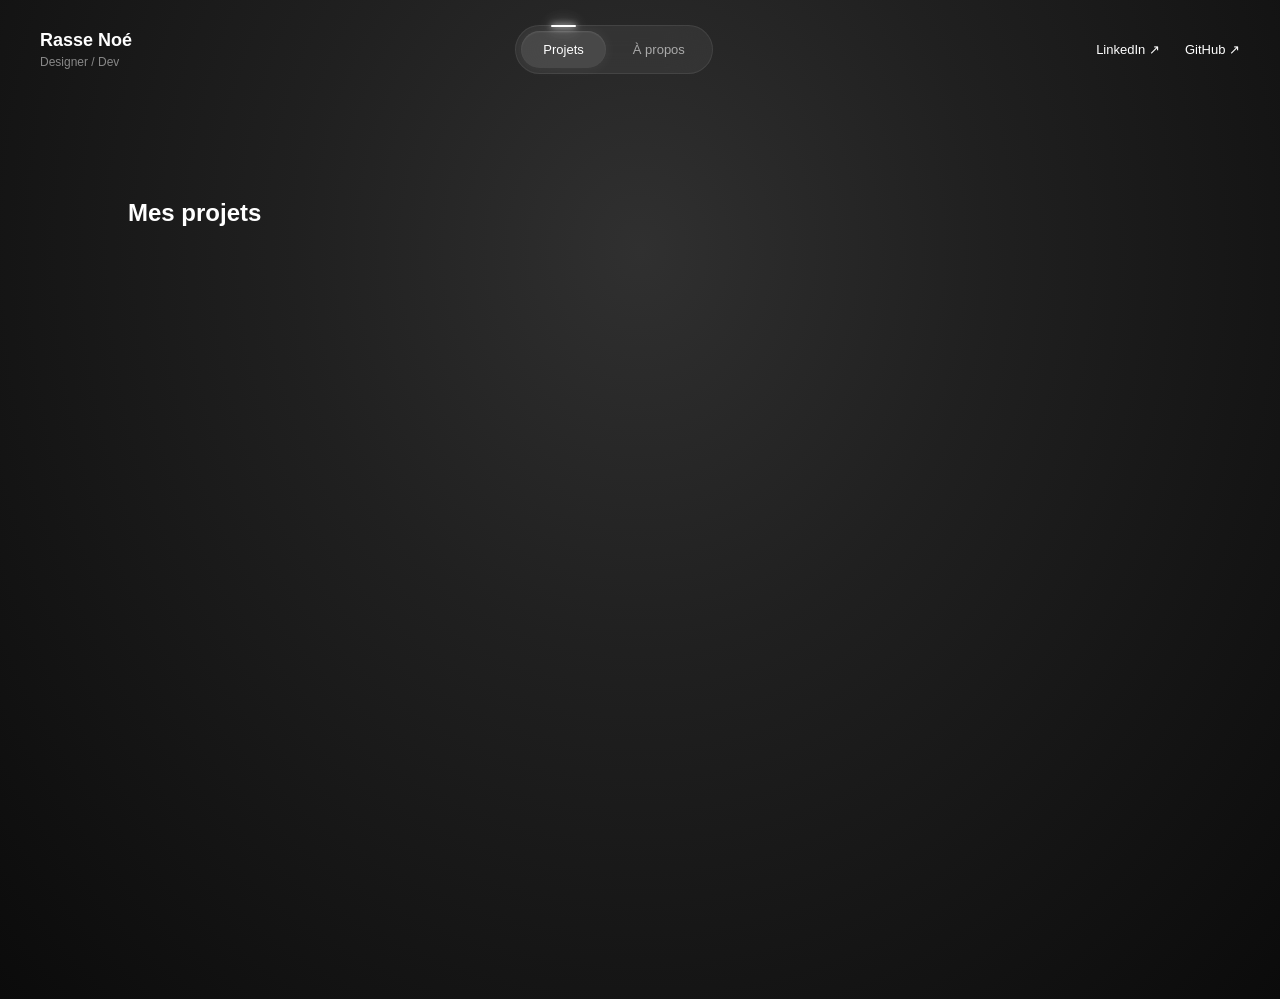
==== apropos.html @ a4abb380 "Premier Envoi test portfolio" ====
<!DOCTYPE html>
<html lang="fr">
<head>
    <meta charset="UTF-8">
    <meta name="viewport" content="width=device-width, initial-scale=1.0">
    <title>Portfolio - Rasse Noé</title>
    <link rel="stylesheet" href="./style.css">
    <script src="./script.js" defer></script>
</head>
<body>
    <header>
        <div class="header-left">
            <h2>Rasse Noé</h2>
            <p>Designer / Dev</p>
        </div>
        <nav class="header-mid">
            <a href="index.html" class="active">Projets</a>
            <a href="apropos.html">À propos</a>
        </nav>
        <div class="header-right">
            <a href="https://www.linkedin.com/in/noë-rasse-a5baa6315/" target="_blank">LinkedIn ↗</a>
            <a href="https://github.com/noe-rasse" target="_blank">GitHub ↗</a>
        </div>
    </header>
    <main>
        <section id="projets">
            <h1>Mes projets</h1>
        </section>
    </main>

    <footer>

    </footer>

</body>
</html>
---- style.css ----
* {
    padding: 0;
    margin: 0;
    box-sizing: border-box;
}
body {
    background:
        radial-gradient(
            ellipse at 50% 25%,
            #303030 0%,
            #202020 38%,
            #151515 70%,
            #0b0b0b 100%
        );
    min-height: 100vh;
    color: #ffffff;
    font-family: Arial, sans-serif;
}
header {
    display: flex;
    justify-content: space-between;
    align-items: center;
    padding: 25px 40px;
}
.header-left h2 {
    font-size: 18px;
    font-weight: 600;
}

.header-left p {
    font-size: 12px;
    color: #888;
    margin-top: 4px;
}
.header-mid {
    display: flex;
    align-items: center;
    gap: 5px;
    padding: 5px;
    background: rgba(255, 255, 255, 0.06);
    border: 1px solid rgba(255, 255, 255, 0.08);
    border-radius: 50px;
    backdrop-filter: blur(20px);
}
.header-mid a {
    position: relative;
    padding: 11px 22px;
    color: #aaa;
    text-decoration: none;
    font-size: 13px;
    border-radius: 50px;
    transition: 0.3s ease;
}
.header-mid a.active {
    color: white;
    background: rgba(255, 255, 255, 0.10);
    box-shadow:
        0 0 15px rgba(255,255,255,0.06),
        inset 0 1px 2px rgba(255,255,255,0.12);
}
.header-mid a.active::before {
    content: "";
    position: absolute;
    top: -6px;
    left: 35%;
    width: 30%;
    height: 2px;
    background: white;
    border-radius: 50px;
    box-shadow:
        0 0 6px white,
        0 0 14px rgba(255,255,255,0.8),
        0 0 25px rgba(255,255,255,0.4);
}
.header-mid a:hover {
    color: white;
    background: rgba(255,255,255,0.08);
}
.header-right {
    display: flex;
    align-items: center;
    gap: 25px;
}
.header-right a {
    color: white;
    font-size: 13px;
    text-decoration: none;
    transition: 0.3s ease;
}
.header-right a:hover {
    color: #999;
}
section {
    min-height: 100vh;
    padding: 100px 10%;
    scroll-margin-top: 30px;
}
html {
    scroll-behavior: smooth;
}
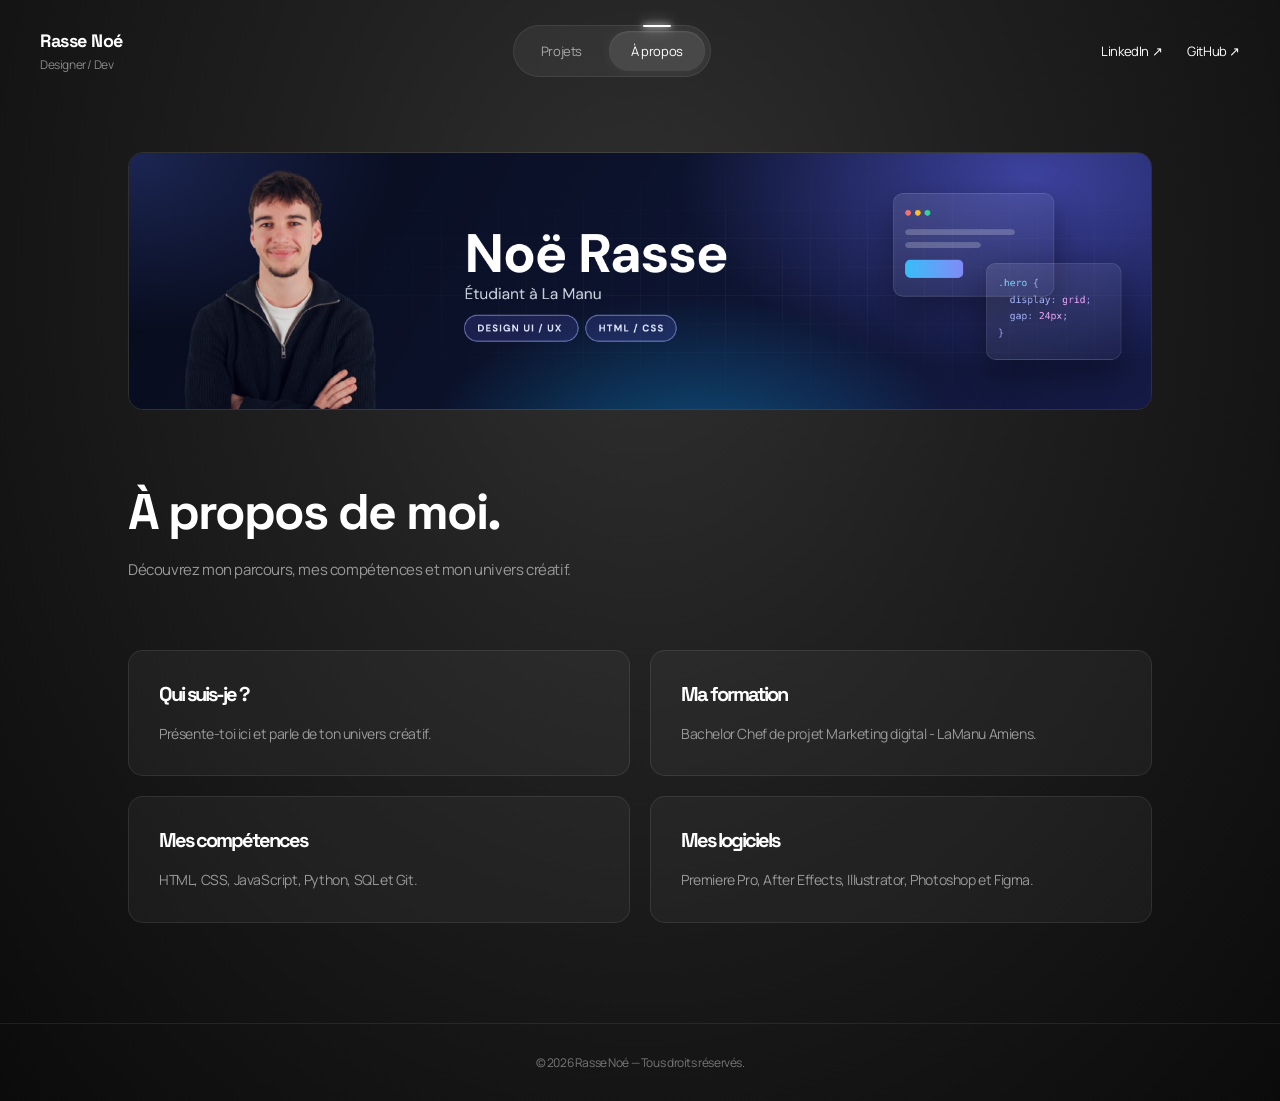
==== commit 7cbdd03f: "feat: add initial portfolio structure with images, styles, and scripts - Created index.html with lay" ====
--- a/apropos.html
+++ b/apropos.html
@@ -3,10 +3,9 @@
 <html lang="fr">
 <head>
     <meta charset="UTF-8">
-    <meta name="viewport" content="width=device-width, initial-scale=1.0">
-    <title>Portfolio - Rasse Noé</title>
-    <link rel="stylesheet" href="./style.css">
-    <script src="./script.js" defer></script>
+    <meta name="viewport" content="width=device-width,initial-scale=1.0">
+    <title>À propos - Rasse Noé</title>
+    <link rel="stylesheet" href="./styles.css">
 </head>
 <body>
     <header>
@@ -15,23 +14,43 @@
             <p>Designer / Dev</p>
         </div>
         <nav class="header-mid">
-            <a href="index.html" class="active">Projets</a>
-            <a href="apropos.html">À propos</a>
+            <a href="index.html">Projets</a>
+            <a href="apropos.html" class="active">À propos</a>
         </nav>
         <div class="header-right">
-            <a href="https://www.linkedin.com/in/noë-rasse-a5baa6315/" target="_blank">LinkedIn ↗</a>
-            <a href="https://github.com/noe-rasse" target="_blank">GitHub ↗</a>
+            <a href="https://www.linkedin.com/in/noë-rasse-a5baa6315/" target="_blank" rel="noopener noreferrer">LinkedIn ↗</a>
+            <a href="https://github.com/noe-rasse" target="_blank" rel="noopener noreferrer">GitHub ↗</a>
         </div>
     </header>
-    <main>
-        <section id="projets">
-            <h1>Mes projets</h1>
+    <main class="about">
+        <section class="about-banner">
+            <img src="./Banner Noë PRO 2_00000.jpg" alt="Bannière de mon portfolio">
+        </section>
+        <section class="about-intro">
+            <h1>À propos de moi.</h1>
+            <p>Découvrez mon parcours, mes compétences et mon univers créatif.</p>
+        </section>
+        <section class="about-content">
+            <div class="about-card">
+                <h2>Qui suis-je ?</h2>
+                <p>Présente-toi ici et parle de ton univers créatif.</p>
+            </div>
+            <div class="about-card">
+                <h2>Ma formation</h2>
+                <p>Bachelor Chef de projet Marketing digital - LaManu Amiens.</p>
+            </div>
+            <div class="about-card">
+                <h2>Mes compétences</h2>
+                <p>HTML, CSS, JavaScript, Python, SQL et Git.</p>
+            </div>
+            <div class="about-card">
+                <h2>Mes logiciels</h2>
+                <p>Premiere Pro, After Effects, Illustrator, Photoshop et Figma.</p>
+            </div>
         </section>
     </main>
-
     <footer>
-
+        <p>© 2026 Rasse Noé — Tous droits réservés.</p>
     </footer>
-
 </body>
 </html>
--- a/styles.css
+++ b/styles.css
@@ -0,0 +1,556 @@
+@import url('https://fonts.googleapis.com/css2?family=Manrope:wght@400;500;600;700;800&family=Space+Grotesk:wght@400;500;600;700&display=swap');
+
+* {
+    margin: 0;
+    padding: 0;
+    box-sizing: border-box;
+    font-family: 'Manrope', sans-serif;
+}
+
+html {
+    scroll-behavior: smooth;
+}
+
+body {
+    min-height: 100vh;
+    background: radial-gradient(ellipse at 50% 25%, #303030 0%, #202020 38%, #151515 70%, #0b0b0b 100%);
+    color: #fff;
+    letter-spacing: -.4px;
+}
+
+h1, h2, h3, nav, .skill {
+    font-family: 'Space Grotesk', sans-serif;
+}
+
+h1, h2 {
+    font-weight: 700;
+    letter-spacing: -2px;
+}
+
+header {
+    display: flex;
+    justify-content: space-between;
+    align-items: center;
+    padding: 25px 40px;
+}
+
+.header-left h2 {
+    font-size: 18px;
+    letter-spacing: -.5px;
+}
+
+.header-left p {
+    font-size: 12px;
+    color: #888;
+    margin-top: 4px;
+}
+
+.header-mid {
+    display: flex;
+    align-items: center;
+    gap: 5px;
+    padding: 5px;
+    background: rgba(255,255,255,.06);
+    border: 1px solid rgba(255,255,255,.08);
+    border-radius: 50px;
+    backdrop-filter: blur(20px);
+}
+
+.header-mid a {
+    position: relative;
+    padding: 11px 22px;
+    color: #aaa;
+    text-decoration: none;
+    font-size: 13px;
+    border-radius: 50px;
+    transition: .3s;
+}
+
+.header-mid a.active {
+    color: #fff;
+    background: rgba(255,255,255,.1);
+    box-shadow: 0 0 15px rgba(255,255,255,.06), inset 0 1px 2px rgba(255,255,255,.12);
+}
+
+.header-mid a.active::before {
+    content: "";
+    position: absolute;
+    top: -6px;
+    left: 35%;
+    width: 30%;
+    height: 2px;
+    background: #fff;
+    border-radius: 50px;
+    box-shadow: 0 0 6px #fff, 0 0 14px rgba(255,255,255,.8), 0 0 25px rgba(255,255,255,.4);
+}
+
+.header-mid a:hover {
+    color: #fff;
+    background: rgba(255,255,255,.08);
+}
+
+.header-right {
+    display: flex;
+    align-items: center;
+    gap: 25px;
+}
+
+.header-right a {
+    color: #fff;
+    font-size: 13px;
+    text-decoration: none;
+    transition: .3s;
+}
+
+.header-right a:hover {
+    color: #999;
+}
+
+.hero {
+    min-height: 85vh;
+    display: flex;
+    flex-direction: column;
+    justify-content: center;
+    align-items: center;
+    text-align: center;
+    padding: 80px 20px;
+}
+
+.hero-intro {
+    color: #888;
+    font-size: 12px;
+    letter-spacing: 4px;
+    margin-bottom: 30px;
+}
+
+.hero h1 {
+    font-size: 90px;
+    line-height: .95;
+    font-weight: 700;
+    letter-spacing: -6px;
+}
+
+.hero h1 span {
+    color: #777;
+}
+
+.hero-description {
+    color: #999;
+    margin-top: 30px;
+    font-size: 14px;
+    letter-spacing: 2px;
+}
+
+.discover {
+    margin-top: 65px;
+    color: #888;
+    text-decoration: none;
+    font-size: 11px;
+    letter-spacing: 2px;
+    transition: .3s;
+}
+
+.discover:hover {
+    color: #fff;
+    letter-spacing: 4px;
+}
+
+.skills-section {
+    padding: 100px 20px 140px;
+    text-align: center;
+}
+
+.section-label {
+    color: #777;
+    font-size: 12px;
+    font-weight: 700;
+    letter-spacing: 3px;
+    margin-bottom: 60px;
+}
+
+.skills-circle {
+    width: 760px;
+    height: 680px;
+    max-width: 95vw;
+    margin: auto;
+    display: flex;
+    flex-direction: column;
+    justify-content: center;
+    align-items: center;
+    gap: 5px;
+    overflow: hidden;
+}
+
+.skill-row {
+    display: flex;
+    justify-content: center;
+    align-items: center;
+    gap: 10px;
+    white-space: nowrap;
+}
+
+.skill {
+    font-weight: 700;
+    text-transform: uppercase;
+    line-height: .9;
+    letter-spacing: -3px;
+}
+
+.skill.xxl {
+    font-size: 60px;
+}
+
+.skill.xl {
+    font-size: 50px;
+}
+
+.skill.lg {
+    font-size: 40px;
+}
+
+.skill.md {
+    font-size: 30px;
+}
+
+.skill.white {
+    color: #f4f4f4;
+}
+
+.skill.light {
+    color: #c9c9c9;
+}
+
+.skill.gray {
+    color: #929292;
+}
+
+.row-1 {
+    width: 65%;
+}
+
+.row-2 {
+    width: 82%;
+}
+
+.row-3 {
+    width: 100%;
+}
+
+.row-4 {
+    width: 96%;
+}
+
+.row-5 {
+    width: 90%;
+}
+
+.row-6 {
+    width: 80%;
+}
+
+.row-7 {
+    width: 65%;
+}
+
+.projects-section {
+    padding: 100px 7% 130px;
+    scroll-margin-top: 40px;
+}
+
+.projects-heading {
+    margin-bottom: 55px;
+}
+
+.projects-heading h2 {
+    font-size: 64px;
+    letter-spacing: -5px;
+    color: #f2f2f2;
+}
+
+.projects-heading h2 span {
+    color: #777;
+}
+
+.projects-grid {
+    display: grid;
+    grid-template-columns: repeat(2, minmax(0, 1fr));
+    gap: 35px 22px;
+}
+
+.project-card:last-child {
+    grid-column: 1 / -1;
+}
+.project-card:hover{
+    transform: scale(1.03);
+}
+.project-image {
+    position: relative;
+    width: 100%;
+    aspect-ratio: 16 / 9;
+    overflow: hidden;
+    border-radius: 15px;
+    margin-bottom: 20px;
+}
+
+.project-image img {
+    width: 100%;
+    height: 100%;
+    object-fit: cover;
+}
+
+.project-about {
+    position: absolute;
+    bottom: 15px;
+    left: 15px;
+    padding: 10px 17px;
+    border-radius: 15px;
+    color: #fff;
+    text-decoration: none;
+    background: rgba(15,15,15,0.75);
+    border: 1px solid rgba(255,255,255,0.2);
+    box-shadow: 0 4px 15px rgba(0,0,0,0.25);
+    font-size: 12px;
+    font-weight: 600;
+    transition: 0.3s;
+}
+
+.project-about:hover {
+    background: rgba(40,40,40,0.95);
+    border-color: rgba(255,255,255,0.4);
+    transform: translateY(-2px);
+}
+.project-card{
+    transition: 0.3s;
+}
+.project-card p {
+    color: #888;
+    font-size: 11px;
+    font-weight: 700;
+    letter-spacing: 2px;
+}
+.project-number {
+    position: absolute;
+    inset: 0;
+    display: flex;
+    justify-content: center;
+    align-items: center;
+    font-size: 80px;
+    font-weight: bold;
+    background: #1a1a1a;
+    color: white;
+    transition: opacity 0.5s ease;
+}
+.project-card h3 {
+    color: #f1f1f1;
+    font-size: 25px;
+    margin-top: 8px;
+    letter-spacing: -1px;
+}
+.project-image.revealed .project-number {
+    opacity: 0;
+}
+.project-image video {
+    width: 100%;
+    height: 100%;
+    object-fit: cover;
+}
+.project-image-child {
+    width: 100%;
+    height: 100%;
+    object-fit: cover;
+    opacity: 0;
+    transition: opacity 0.5s ease;
+}
+.project-image.revealed .project-image-child {
+    opacity: 1;
+}
+.about-banner {
+    width: 100%;
+    padding: 50px 10% 0;
+}
+
+.about-banner img {
+    display: block;
+    width: 100%;
+    max-height: 350px;
+    object-fit: cover;
+    border-radius: 15px;
+    border: 1px solid rgba(255,255,255,.1);
+}
+
+.about-intro {
+    padding: 70px 10% 40px;
+}
+
+.about-intro h1 {
+    font-size: 50px;
+}
+
+.about-intro p {
+    color: #999;
+    margin-top: 15px;
+    font-size: 15px;
+}
+
+.about-content {
+    display: grid;
+    grid-template-columns: repeat(2, 1fr);
+    gap: 20px;
+    padding: 30px 10% 100px;
+}
+
+.about-card {
+    padding: 30px;
+    background: rgba(255,255,255,.04);
+    border: 1px solid rgba(255,255,255,.09);
+    border-radius: 15px;
+    transition: .3s;
+}
+
+.about-card:hover {
+    background: rgba(255,255,255,.07);
+    border-color: rgba(255,255,255,.2);
+    transform: translateY(-4px);
+}
+
+.about-card h2 {
+    font-size: 20px;
+    margin-bottom: 15px;
+}
+
+.about-card p {
+    color: #999;
+    line-height: 1.7;
+    font-size: 14px;
+}
+
+footer {
+    padding: 30px;
+    text-align: center;
+    color: #777;
+    font-size: 12px;
+    border-top: 1px solid rgba(255,255,255,.08);
+}
+
+@media (max-width: 700px) {
+    header {
+        padding: 20px;
+        flex-wrap: wrap;
+        gap: 20px;
+    }
+
+    .header-mid {
+        order: 3;
+        width: 100%;
+        justify-content: center;
+    }
+
+    .header-right {
+        gap: 12px;
+    }
+
+    .hero h1 {
+        font-size: 60px;
+        letter-spacing: -3px;
+    }
+
+    .skills-section {
+        padding: 70px 10px 100px;
+    }
+
+    .skills-circle {
+        height: auto;
+        aspect-ratio: 1;
+        gap: 5px;
+    }
+
+    .skill-row {
+        gap: 6px;
+    }
+
+    .skill {
+        letter-spacing: -1.5px;
+    }
+
+    .projects-grid {
+        grid-template-columns: 1fr;
+    }
+
+    .project-card:last-child {
+        grid-column: auto;
+    }
+
+    .projects-section {
+        padding: 70px 20px;
+    }
+
+    .projects-heading h2 {
+        font-size: 44px;
+        letter-spacing: -3px;
+    }
+
+    .about-banner {
+        padding: 30px 20px 0;
+    }
+
+    .about-intro {
+        padding: 50px 20px 30px;
+    }
+
+    .about-content {
+        grid-template-columns: 1fr;
+        padding: 20px 20px 60px;
+    }
+
+    .project-about {
+        bottom: 10px;
+        left: 10px;
+        padding: 9px 14px;
+    }
+}
+
+@media (max-width: 420px) {
+    .header-left h2 {
+        font-size: 16px;
+    }
+
+    .header-right {
+        gap: 10px;
+    }
+
+    .header-right a {
+        font-size: 11px;
+    }
+
+    .header-mid a {
+        padding: 10px 17px;
+    }
+
+    .hero h1 {
+        font-size: 42px;
+    }
+
+    .projects-heading h2 {
+        font-size: 32px;
+    }
+
+    .about-intro h1 {
+        font-size: 32px;
+    }
+
+    .skill.xxl {
+        font-size: 34px;
+    }
+
+    .skill.xl {
+        font-size: 29px;
+    }
+
+    .skill.lg {
+        font-size: 22px;
+    }
+
+    .skill.md {
+        font-size: 17px;
+    }
+}
